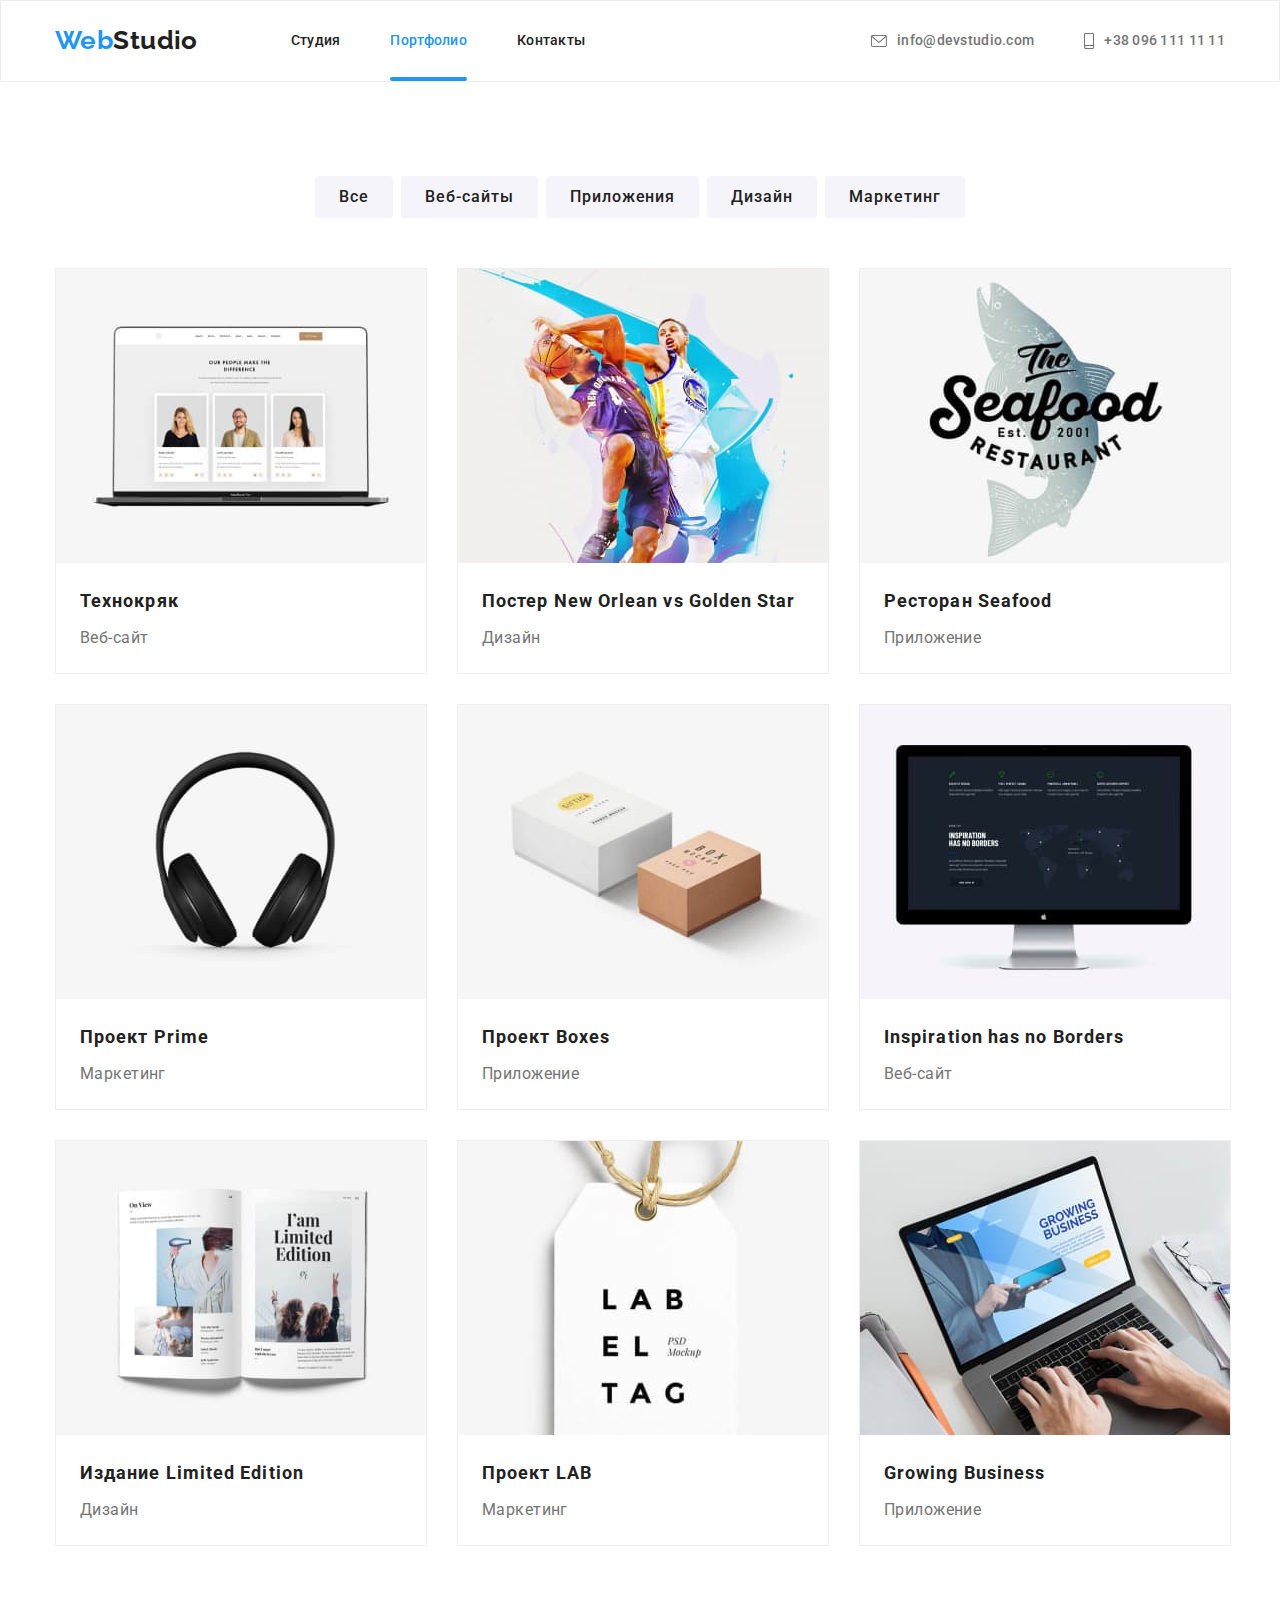
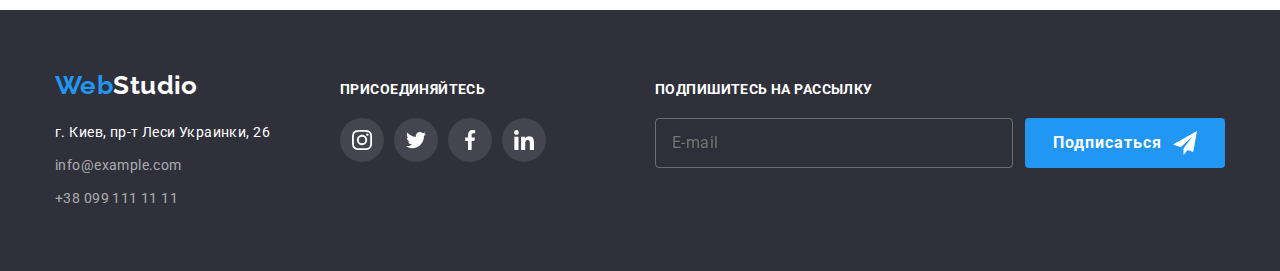
==== portfolio.html @ b7f99665 "добавление стартовых файлов" ====
<!DOCTYPE html>
<html lang="ru">
  <head>
    <meta charset="UTF-8" />
    <meta name="viewport" content="width=device-width, initial-scale=1.0" />
    <title>WebStudio</title>
    <link rel="preconnect" href="https://fonts.gstatic.com" />
    <link
      href="https://fonts.googleapis.com/css2?family=Raleway:wght@400;700&family=Roboto:wght@400;500;700;900&display=swap"
      rel="stylesheet"
    />
    <link
      rel="stylesheet"
      href="https://cdnjs.cloudflare.com/ajax/libs/modern-normalize/1.0.0/modern-normalize.min.css"
    />
    <link rel="stylesheet" href="./css/styles.css" />
  </head>
  <body>
    <header class="header">
      <div class="container">
        <nav class="nav">
          <a lang="en" href="#" class="logo"
            ><span class="web">Web</span>Studio
          </a>
          <ul class="nav-main list">
            <li class="item">
              <a href="./index.html" class="link">Студия</a>
            </li>
            <li class="item">
              <a href="./portfolio.html" class="link current">Портфолио</a>
            </li>
            <li class="item">
              <a href="#" class="link">Контакты</a>
            </li>
          </ul>
        </nav>
        <ul class="contacts list">
          <li class="item">
            <a href="mailto:info@devstudio.com" class="link">
              <svg class="contacts-icon" width="16" height="12">
                <use href="./images/sprite.svg#envelope"></use>
              </svg>
              info@devstudio.com</a
            >
          </li>
          <li class="item">
            <a href="tel:+380961111111" class="link">
              <svg class="contacts-icon" width="10" height="16">
                <use href="./images/sprite.svg#smartphone"></use>
              </svg>
              +38 096 111 11 11</a
            >
          </li>
        </ul>
      </div>
    </header>
    <section class="portfolio">
      <div class="container">
        <h1 class="visually-hidden">Портфолио</h1>
        <ul class="filter-list list">
          <li class="item">
            <button type="button" class="button">Все</button>
          </li>
          <li class="item">
            <button type="button" class="button">Веб-сайты</button>
          </li>
          <li class="item">
            <button type="button" class="button">Приложения</button>
          </li>
          <li class="item">
            <button type="button" class="button">Дизайн</button>
          </li>
          <li class="item">
            <button type="button" class="button">Маркетинг</button>
          </li>
        </ul>
        <h2 class="visually-hidden">Проекты</h2>
        <ul class="project-list list">
          <li class="project-item">
            <a href="" class="project-link link">
              <div class="project-wrapper">
                <img src="./images/portfolio/techno.jpg " alt="ноутбук" />
                <p class="overlay">
                  Технокряк это современная площадка распространения
                  коронавируса. Компании используют эту платформу для цифрового
                  шпионажа и атак на защищённые сервера конкурентов.
                </p>
              </div>
              <div class="card">
                <h3 class="title">Технокряк</h3>
                <p class="text">Веб-сайт</p>
              </div>
            </a>
          </li>
          <li class="project-item">
            <a href="" class="project-link link">
              <div class="project-wrapper">
                <img
                  src="./images/portfolio/poster.jpg"
                  alt="два баскетболиста"
                />
                <p class="overlay">
                  Технокряк это современная площадка распространения
                  коронавируса. Компании используют эту платформу для цифрового
                  шпионажа и атак на защищённые сервера конкурентов.
                </p>
              </div>
              <div class="card">
                <h3 class="title">Постер New Orlean vs Golden Star</h3>
                <p class="text">Дизайн</p>
              </div>
            </a>
          </li>
          <li class="project-item">
            <a href="" class="project-link link">
              <div class="project-wrapper">
                <img src="./images/portfolio/seafood.jpg" alt="рыба" />
                <p class="overlay">
                  Технокряк это современная площадка распространения
                  коронавируса. Компании используют эту платформу для цифрового
                  шпионажа и атак на защищённые сервера конкурентов.
                </p>
              </div>
              <div class="card">
                <h3 class="title">Ресторан Seafood</h3>
                <p class="text">Приложение</p>
              </div>
            </a>
          </li>
          <li class="project-item">
            <a href="" class="project-link link">
              <div class="project-wrapper">
                <img
                  src="./images/portfolio/project_prime.jpg"
                  alt="наушники"
                />
                <p class="overlay">
                  Технокряк это современная площадка распространения
                  коронавируса. Компании используют эту платформу для цифрового
                  шпионажа и атак на защищённые сервера конкурентов.
                </p>
              </div>
              <div class="card">
                <h3 class="title">Проект Prime</h3>
                <p class="text">Маркетинг</p>
              </div>
            </a>
          </li>
          <li class="project-item">
            <a href="" class="project-link link">
              <div class="project-wrapper">
                <img
                  src="./images/portfolio/project_boxes.jpg"
                  alt="две коробки"
                />
                <p class="overlay">
                  Технокряк это современная площадка распространения
                  коронавируса. Компании используют эту платформу для цифрового
                  шпионажа и атак на защищённые сервера конкурентов.
                </p>
              </div>
              <div class="card">
                <h3 class="title">Проект Boxes</h3>
                <p class="text">Приложение</p>
              </div>
            </a>
          </li>
          <li class="project-item">
            <a href="" class="project-link link">
              <div class="project-wrapper">
                <img
                  src="./images/portfolio/inspiration.jpg"
                  alt="монитор с материками"
                />
                <p class="overlay">
                  Технокряк это современная площадка распространения
                  коронавируса. Компании используют эту платформу для цифрового
                  шпионажа и атак на защищённые сервера конкурентов.
                </p>
              </div>
              <div class="card">
                <h3 class="title">Inspiration has no Borders</h3>
                <p class="text">Веб-сайт</p>
              </div>
            </a>
          </li>
          <li class="project-item">
            <a href="" class="project-link link">
              <div class="project-wrapper">
                <img src="./images/portfolio/limited_edition.jpg" alt="книга" />
                <p class="overlay">
                  Технокряк это современная площадка распространения
                  коронавируса. Компании используют эту платформу для цифрового
                  шпионажа и атак на защищённые сервера конкурентов.
                </p>
              </div>
              <div class="card">
                <h3 class="title">Издание Limited Edition</h3>
                <p class="text">Дизайн</p>
              </div>
            </a>
          </li>
          <li class="project-item">
            <a href="" class="project-link link">
              <div class="project-wrapper">
                <img src="./images/portfolio/project_lab.jpg" alt="бирка" />
                <p class="overlay">
                  Технокряк это современная площадка распространения
                  коронавируса. Компании используют эту платформу для цифрового
                  шпионажа и атак на защищённые сервера конкурентов.
                </p>
              </div>

              <div class="card">
                <h3 class="title">Проект LAB</h3>
                <p class="text">Маркетинг</p>
              </div>
            </a>
          </li>
          <li class="project-item">
            <a href="" class="project-link link">
              <div class="project-wrapper">
                <img
                  src="./images/portfolio/growing_business.jpg"
                  alt="печатают на ноутбуке"
                />
                <p class="overlay">
                  Технокряк это современная площадка распространения
                  коронавируса. Компании используют эту платформу для цифрового
                  шпионажа и атак на защищённые сервера конкурентов.
                </p>
              </div>
              <div class="card">
                <h3 class="title">Growing Business</h3>
                <p class="text">Приложение</p>
              </div>
            </a>
          </li>
        </ul>
      </div>
    </section>
      <footer class="footer">
      <div class="footer-container">
        <div class="address">
          <a href="#" class="logo"><span class="web">Web</span>Studio</a>
          <address>
            <ul class="address-list list">
              <li class="address-item">
                <a
                  href="https://goo.gl/maps/3HchapmakeDrpsUs8"
                  target="blank"
                  class="maps link"
                  >г. Киев, пр-т Леси Украинки, 26
                </a>
              </li>
              <li class="address-item">
                <a href="mailto:info@example.com" class="link"
                  >info@example.com</a
                >
              </li>
              <li class="address-item">
                <a href="tel:+380991111111" class="link">+38 099 111 11 11</a>
              </li>
            </ul>
          </address>
        </div>
        <div class="footer-social">
          <p class="footer-text">присоединяйтесь</p>
          <ul class="footer-social-list list">
            <li class="footer-social-item">
              <a href="" class="footer-social-link link">
                <svg class="footer-social-icon" width="20" height="20">
                  <use href="./images/sprite.svg#instagram"></use>
                </svg>
              </a>
            </li>
            <li class="footer-social-item">
              <a href="" class="footer-social-link link">
                <svg class="footer-social-icon" width="20" height="20">
                  <use href="./images/sprite.svg#twitter"></use>
                </svg>
              </a>
            </li>
            <li class="footer-social-item">
              <a href="" class="footer-social-link link">
                <svg class="footer-social-icon" width="20" height="20">
                  <use href="./images/sprite.svg#facebook"></use>
                </svg>
              </a>
            </li>
            <li class="footer-social-item">
              <a href="" class="footer-social-link link">
                <svg class="footer-social-icon" width="20" height="20">
                  <use href="./images/sprite.svg#linkedin"></use>
                </svg>
              </a>
            </li>
          </ul>
        </div>
        <div class="footer-submit">
          <p class="footer-text">Подпишитесь на рассылку</p>
          <form class="footer-form">
            <input class="footer-input" type="email" placeholder="E-mail"></input>
            <button type="submit" class="button">
              <p>Подписаться</p>
               <svg class="submit-icon" width="24" height="24"><use href="./images/sprite.svg#send"></use></svg>
            </button>
          </form>
        </div>
      </div>
    </footer>
  </body>
</html>
---- css/styles.css ----
html {
  box-sizing: border-box;
}

*,
*::before,
*::after {
  box-sizing: inherit;
}

:root {
  --primary-text-color: #212121;
  --title-text-color: #757575;
  --accent-color: #2196f3;
  --primary-white-color: #ffffff;
  --bg-black-color: #2f303a;
  --bg-button-color: #f5f4fa;
  --icon-color: #afb1b8;
  --timing-function: cubic-bezier(0.4, 0, 0.2, 1);
}

body {
  background-color: var(--primary-white-color);
  color: var(--title-text-color);

  margin: 0;
  font-family: Roboto, sans-serif;
  font-weight: 400;
  font-size: 14px;
  line-height: 1.71;
  letter-spacing: 0.03em;
}

.list {
  list-style: none;
  padding: 0;
  margin: 0;
}

img {
  border-style: none;
  display: block;
}

h1,
h2,
h3,
h4,
p {
  margin: 0;
}

.container {
  width: 1200px;
  margin: 0 auto;
  padding-left: 15px;
  padding-right: 15px;
}

.visually-hidden {
  position: absolute !important;
  clip: rect(1px 1px 1px 1px);
  clip: rect(1px, 1px, 1px, 1px);
  padding: 0 !important;
  border: 0 !important;
  height: 1px !important;
  width: 1px !important;
  overflow: hidden;
}

/* =====logo===== */

.logo {
  color: var(--primary-text-color);

  font-family: Raleway, sans-serif;
  text-decoration: none;
  font-weight: 700;
  font-size: 26px;
  line-height: 1.19;
}

.header {
  border: 1px solid #ececec;
}

.header .container {
  display: flex;
  align-items: center;
}

.header .logo {
  padding: 24px 0px;
  margin-right: 93px;
}

.footer .logo {
  margin-bottom: 20px;
  display: inline-block;

  color: var(--primary-white-color);
}

.web {
  color: var(--accent-color);
}

/* =====header nav===== */
.nav,
.nav-main {
  display: flex;
}

.contacts .item + .item,
.nav-main .item + .item {
  margin-left: 50px;
}

.nav-main .link {
  display: block;
  position: relative;

  padding-top: 32px;
  padding-bottom: 32px;

  color: var(--primary-text-color);
  text-decoration: none;

  font-weight: 500;
  line-height: 1.14;
  letter-spacing: 0.02em;
  transition: color 250ms var(--timing-function);
}

.address-list .link:hover,
.address-list .link:focus,
.contacts .link:hover,
.contacts .link:focus,
.nav-main .link:hover,
.nav-main .link:focus,
.nav-main .link.current {
  color: var(--accent-color);
}

.nav .current::after {
  content: "";
  display: block;
  position: absolute;
  left: 0;
  bottom: 0;

  width: 100%;
  height: 4px;

  background: #2196f3;
  border-radius: 2px;
}

/* =====header contacts===== */

.contacts .link {
  display: flex;
  align-items: center;
  padding-top: 32px;
  padding-bottom: 32px;

  color: var(--title-text-color);
  text-decoration: none;

  font-weight: 500;
  line-height: 1.14;
  letter-spacing: 0.02em;
  transition: color 250ms var(--timing-function);
}

.contacts {
  display: flex;
  align-items: center;
  margin-left: auto;
}

.contacts .item {
  display: flex;
  align-items: center;
}

.contacts-icon {
  margin-right: 10px;
  fill: currentColor;
}
/* Hero */

.hero {
  max-width: 1600px;
  padding-top: 200px;
  padding-bottom: 200px;
  text-align: center;
  margin: 0 auto;
  background-color: #c4c4c4;
  background-image: linear-gradient(
      rgba(47, 48, 58, 0.4),
      rgba(47, 48, 58, 0.4)
    ),
    url("../images/hero/hero.jpg");
  background-repeat: no-repeat;
  background-size: cover;
}

.hero-title {
  margin-left: auto;
  margin-right: auto;
  margin-bottom: 30px;

  color: var(--primary-white-color);

  font-weight: 900;
  font-size: 44px;
  line-height: 1.36;
  letter-spacing: 0.06em;
  text-transform: uppercase;
}

/* =====Sections===== */

.big-title {
  margin-bottom: 50px;

  color: var(--primary-text-color);

  font-size: 36px;
  line-height: 1.17;
  text-align: center;
}

/* =====feature===== */

.portfolio,
.team,
.feature,
.client {
  padding-top: 94px;
  padding-bottom: 94px;
}

.feature .item {
  width: 270px;
}

.about .item + .item,
.team .item + .item,
.feature .item + .item {
  margin-left: 30px;
}

.feature-list {
  display: flex;
}

.feature-list .title {
  margin-bottom: 10px;

  color: var(--primary-text-color);

  font-size: 14px;
  line-height: 1.14;
  text-transform: uppercase;
}

.feature-thumb {
  display: flex;
  justify-content: center;
  align-items: center;
  background: #f5f4fa;
  border-radius: 4px;
  height: 120px;
  margin-bottom: 30px;
}

/* =====about===== */

.about {
  padding-top: 0;
  padding-bottom: 94px;
}

.about-list .item {
  position: relative;
}

.team-list,
.about-list {
  display: flex;
}

.about-thumb {
  display: flex;
  justify-content: center;
  align-items: center;
  text-align: center;
  position: absolute;
  overflow: hidden;
  bottom: 0;
  right: 0;
  margin: 0;

  width: 100%;
  height: 70px;
  background: rgba(47, 48, 58, 0.8);
}

.label {
  font-weight: 700;
  line-height: 1.14;
  text-transform: uppercase;

  color: var(--primary-white-color);
}

/* =====team===== */

.team {
  background-color: var(--bg-button-color);
}

.team .item {
  background: var(--primary-white-color);
  line-height: 0px;

  box-shadow: 0px 1px 3px rgba(0, 0, 0, 0.12), 0px 1px 1px rgba(0, 0, 0, 0.14),
    0px 2px 1px rgba(0, 0, 0, 0.2);
  border-radius: 0px 0px 4px 4px;
}

.team .card {
  width: 270px;
  height: 168px;
  padding: 30px;
  text-align: center;
}

.team-list .title {
  margin-bottom: 10px;

  color: var(--primary-text-color);

  font-weight: 500;
  font-size: 16px;
  line-height: 1.19;
}

.team-list .text {
  font-size: 16px;
  line-height: 1.19;
  margin-bottom: 16px;
}

/* =====team social===== */
.social-item {
  width: 44px;
  height: 44px;
}

.social-list {
  display: flex;
  justify-content: space-between;
}

.social-link {
  display: flex;
  justify-content: center;
  align-items: center;
  width: 100%;
  height: 100%;
  border-radius: 50%;
  fill: var(--icon-color);
  background-color: var(--primary-white-color);
  transition: fill 250ms var(--timing-function),
    background-color 250ms var(--timing-function);
}

.social-link:focus,
.social-link:hover {
  background-color: var(--accent-color);
}

.social-link:focus,
.social-link:hover {
  fill: var(--primary-white-color);
}

/* =====client===== */

.client-list {
  display: flex;
  justify-content: space-between;
}

.client-item {
  width: 170px;
  height: 90px;
}

.client-link {
  display: flex;
  justify-content: center;
  align-items: center;

  width: 100%;
  height: 100%;

  box-sizing: border-box;
  border: 1px solid var(--icon-color);
  fill: var(--icon-color);
  border-radius: 4px;
  transition: fill 250ms var(--timing-function),
    border 250ms var(--timing-function);
}

.client-link:hover,
.client-link:focus {
  fill: var(--accent-color);
  border: 1px solid var(--accent-color);
}

/* =====footer===== */

.footer {
  background: var(--bg-black-color);
  padding-top: 60px;
  padding-bottom: 60px;
}

.address-list .link {
  color: rgba(255, 255, 255, 0.6);

  text-decoration: none;
  font-style: normal;
  transition: color 250ms var(--timing-function);
}

.address-list .maps {
  color: var(--primary-white-color);

  text-decoration: none;
  font-style: normal;
  transition: color 250ms var(--timing-function);
}

.address-item + .address-item {
  margin-top: 9px;
}

.footer .container {
  display: flex;
}

.address {
  margin-right: 70px;
}

/* =====footer social===== */

.footer-container {
  width: 1200px;
  margin-left: auto;
  margin-right: auto;
  padding-left: 15px;
  padding-right: 15px;
  align-items: baseline;
  display: flex;
}

.footer-social {
  width: 206px;
  height: 80px;
}

.footer-social-list {
  display: flex;
  justify-content: space-between;
}

.footer-social-item {
  width: 44px;
  height: 44px;
}

.footer-social-link {
  display: flex;
  justify-content: center;
  align-items: center;
  width: 100%;
  height: 100%;
  border-radius: 50%;
  background-color: rgba(255, 255, 255, 0.1);
  fill: var(--primary-white-color);
  transition: background-color 250ms var(--timing-function),
    fill 250ms var(--timing-function);
}

.footer-text {
  margin-bottom: 20px;
  font-weight: 700;
  line-height: 1.14;
  text-transform: uppercase;

  color: var(--primary-white-color);
}

.footer-social-link:focus,
.footer-social-link:hover {
  fill: var(--primary-white-color);
  background-color: var(--accent-color);
}

/* =====footer submit===== */

.footer-submit {
  width: 570px;
  height: 86px;
  margin-left: auto;
}

.footer-form {
  display: flex;
  justify-content: space-between;
}

.footer-input {
  box-sizing: border-box;
  width: 358px;
  height: 50px;
  padding: 15px 16px;

  border: 1px solid rgba(255, 255, 255, 0.3);
  filter: drop-shadow(0px 4px 4px rgba(0, 0, 0, 0.15));
  border-radius: 4px;

  background-color: inherit;
  color: rgba(255, 255, 255, 0.6);

  font-size: 16px;
  line-height: 1.25;
  letter-spacing: 0.03em;
}

.submit-icon {
  fill: currentColor;
}

/* =====button===== */

.button {
  background-color: var(--accent-color);
  color: var(--primary-white-color);

  cursor: pointer;
  border-color: transparent;
  outline: none;
  padding: 8px 28px;
  min-width: 200px;
  align-self: center;
  border-radius: 4px;

  font-family: Roboto, sans-serif;
  font-weight: 700;
  font-size: 16px;
  line-height: 1.87;
  letter-spacing: 0.06em;
}

.portfolio .button {
  background-color: var(--bg-button-color);
  color: var(--primary-text-color);

  cursor: pointer;
  padding: 6px 22px;
  min-width: 73px;
  font-weight: 500;
  line-height: 1.62;

  transition: color 250ms var(--timing-function),
    background-color 250ms var(--timing-function),
    box-shadow 250ms var(--timing-function);
}

.portfolio .button:focus,
.portfolio .button:hover {
  color: var(--primary-white-color);
  background: var(--accent-color);
  box-shadow: 0px 3px 1px rgba(0, 0, 0, 0.1), 0px 1px 2px rgba(0, 0, 0, 0.08),
    0px 2px 2px rgba(0, 0, 0, 0.12);
}

.button:hover {
  box-shadow: 0px 3px 1px rgba(0, 0, 0, 25%);
}

.button:focus {
  color: var(--primary-white-color);
  background: var(--accent-color);
  border: 2px solid var(--bg-black-color);
}

.footer .button {
  display: flex;
  align-items: center;
  justify-content: space-between;
  padding: 8px 26px;
}

/* =====portfolio===== */

.filter-list {
  display: flex;
  justify-content: center;

  margin-bottom: 50px;
}

.filter-list .item + .item {
  margin-left: 8px;
}

.portfolio .card {
  width: 370px;
  height: 110px;
  padding: 20px 24px;
}

/* =====project===== */

.project-list .title {
  color: var(--primary-text-color);
  margin-bottom: 4px;
  font-size: 18px;
  line-height: 2;
  letter-spacing: 0.06em;
}

.project-list .text {
  color: var(--title-text-color);

  font-size: 16px;
  line-height: 1.87;
}

.project-list .link {
  text-decoration: none;
}

.project-list {
  display: flex;
  flex-wrap: wrap;
  margin-right: -30px;
  margin-bottom: -30px;
  margin-left: 0;
  margin-top: 0;
}

.project-item {
  display: block;
  margin-right: 30px;
  margin-bottom: 30px;
  width: 372px;

  background-color: var(--primary-white-color);
  border: 1px solid #eeeeee;
  box-sizing: border-box;
  line-height: 0;
}

.project-wrapper {
  position: relative;
  overflow: hidden;
}

.overlay {
  position: absolute;
  left: 0;
  top: 0;
  width: 100%;
  height: 100%;

  font-size: 18px;
  line-height: 1.56;

  background: rgba(33, 150, 243, 0.9);
  color: var(--primary-white-color);
  padding: 24px 63px;

  transform: translateY(calc(100% + 1px));
  transition: transform 250ms var(--timing-function);
}

.project-link:focus .overlay,
.project-link:hover .overlay {
  transform: translateY(0);
}

.project-link {
  display: block;
}

.project-item:nth-child(3n) {
  margin-right: 0px;
}

.project-item:nth-last-child(-n + 3) {
  margin-bottom: 0;
}

.project-link:focus,
.project-link:hover {
  box-shadow: 0px 1px 1px rgba(0, 0, 0, 0.12), 0px 4px 4px rgba(0, 0, 0, 0.06),
    1px 4px 6px rgba(0, 0, 0, 0.16);
}

/* =====modal===== */

.backdrop {
  position: fixed;
  top: 0;
  left: 0;

  width: 100%;
  height: 100%;

  border: none;
  opacity: 1;
  background-color: rgba(0, 0, 0, 0.2);
  transition: 250ms var(--timing-function);
}

.backdrop.is-hidden {
  opacity: 0;
  pointer-events: none;
  visibility: hidden;
}

.backdrop.is-hidden .modal {
  transform: translate(-50%, -50%) scale(0);
}

.button-modal:hover {
  fill: var(--accent-color);
}

.modal {
  position: absolute;
  top: 50%;
  left: 50%;
  transform: translate(-50%, -50%) scale(1);
  transition: transform 250ms var(--timing-function);
  opacity: 1;
  min-width: 528px;
  min-height: 581px;
  padding: 40px;

  background: var(--primary-white-color);
  box-shadow: 0px 1px 3px rgba(0, 0, 0, 0.12), 0px 1px 1px rgba(0, 0, 0, 0.14),
    0px 2px 1px rgba(0, 0, 0, 0.2);
  border-radius: 4px;
}

.button-modal {
  position: absolute;

  display: flex;
  justify-content: center;
  align-items: center;

  padding: 0;
  top: 8px;
  right: 8px;

  width: 30px;
  height: 30px;

  cursor: pointer;
  background: transparent;
  border: 1px solid rgba(0, 0, 0, 0.1);
  border-radius: 50%;
}

/* =====modal form===== */

.modal-form {
  display: flex;
  flex-direction: column;
}

.modal-title {
  margin-bottom: 12px;

  font-weight: 700;
  font-size: 20px;
  line-height: 1.15;
  text-align: center;

  color: var(--primary-text-color);
}

.modal-box {
  display: flex;
  flex-direction: column;
  margin-bottom: 10px;
}

.modal-label {
  margin-bottom: 4px;
  font-size: 14px;
  line-height: 1.143;
  letter-spacing: 0.01em;
}

.modal-box-input {
  position: relative;
}

.modal-input {
  height: 40px;
  width: 100%;
  padding-left: 42px;
  border: 1px solid rgba(33, 33, 33, 0.2);

  border-radius: 4px;

  transition: border-color 250ms var(--timing-function);
}

.modal-message:focus,
.modal-input:focus {
  outline: none;
  border-color: var(--accent-color);
}

.modal-input:focus + .modal-box-icon {
  fill: var(--accent-color);
}

.modal-box-icon {
  position: absolute;

  top: 50%;
  left: 12px;
  transform: translateY(-50%);
  pointer-events: none;

  transition: fill 250ms var(--timing-function);
}

.modal-box-message {
  margin-bottom: 20px;
}

.modal-box-policy {
  margin-bottom: 30px;
}

.modal-message {
  display: block;
  width: 100%;
  height: 120px;
  padding: 12px 16px;
  border: 1px solid rgba(33, 33, 33, 0.2);
  border-radius: 4px;
  resize: none;

  font-size: 14px;
  line-height: 1.143;
  letter-spacing: 0.01em;

  transition: border-color 250ms var(--timing-function);
}

.modal-message::placeholder {
  color: rgba(117, 117, 117, 0.5);
}

.modal-policy::before {
  content: "";
  display: inline-block;
  width: 16px;
  height: 15px;
  border-radius: 2px;
  border: 2px solid var(--primary-text-color);
  margin-right: 8px;
}

.modal-check-policy:checked + .modal-policy::before {
  background-color: var(--accent-color);
  border-color: var(--accent-color);
  background-image: url("../images/check/check.svg");
  background-size: contain;
  background-origin: border-box;
}

.modal-check-policy:focus + .modal-policy::before {
  border: 2px solid var(--accent-color);
}

.modal-policy {
  display: flex;
  align-items: center;
  justify-content: center;
  flex-wrap: wrap;
  border-radius: 2px;
}
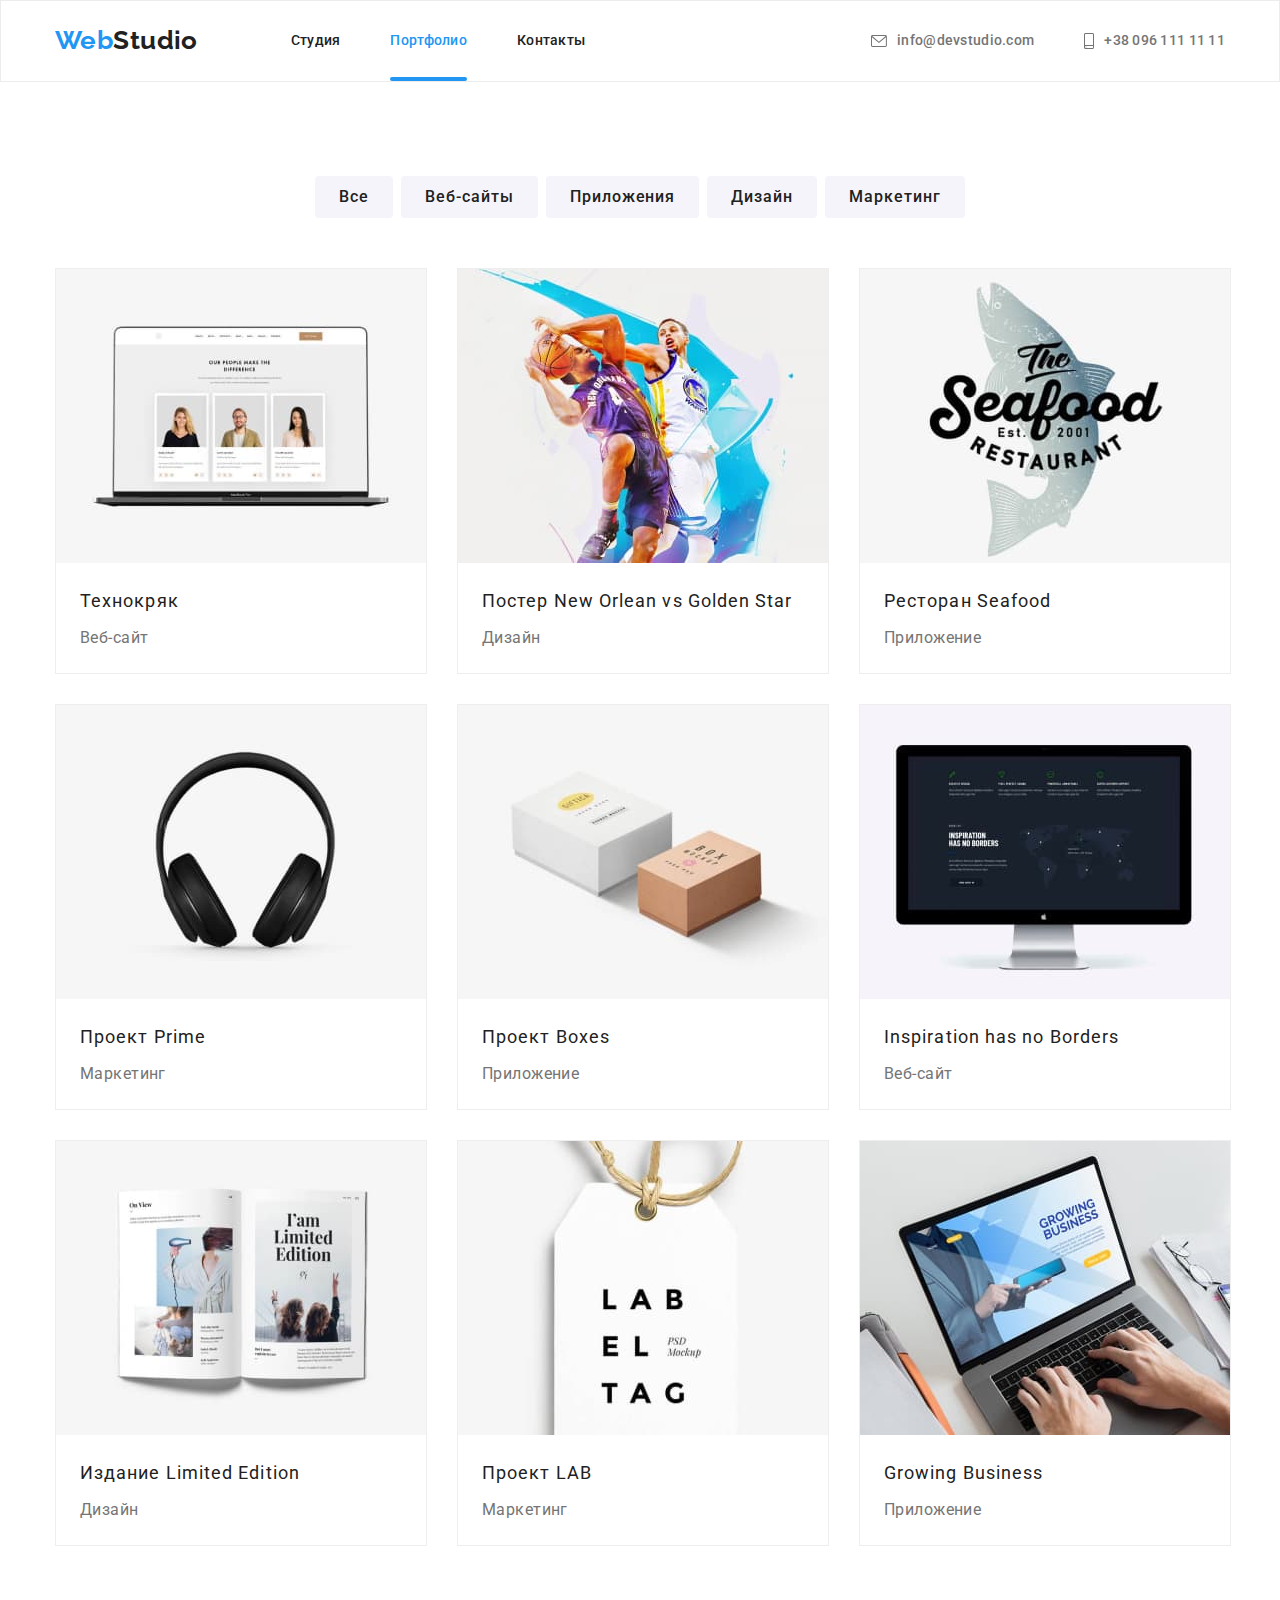
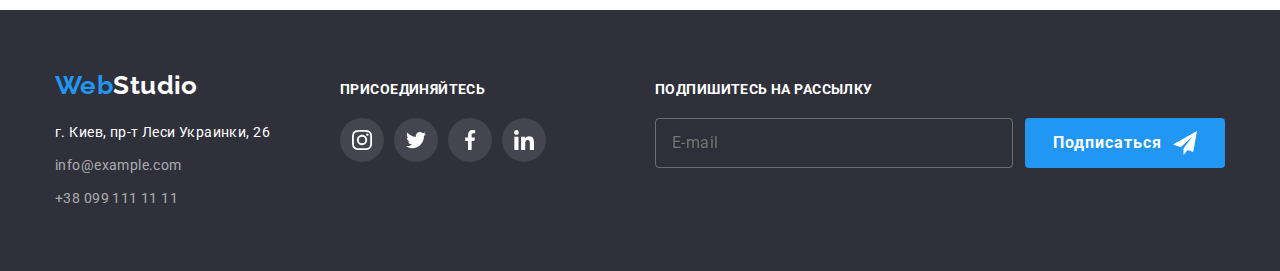
==== commit a4e80ac0: "оформление ДЗ" ====
--- a/portfolio.html
+++ b/portfolio.html
@@ -13,7 +13,7 @@
       rel="stylesheet"
       href="https://cdnjs.cloudflare.com/ajax/libs/modern-normalize/1.0.0/modern-normalize.min.css"
     />
-    <link rel="stylesheet" href="./css/styles.css" />
+    <link rel="stylesheet" href="./css/portfolio.min.css" />
   </head>
   <body>
     <header class="header">
@@ -239,8 +239,8 @@
         </ul>
       </div>
     </section>
-      <footer class="footer">
-      <div class="footer-container">
+    <footer class="footer">
+      <div class="container">
         <div class="address">
           <a href="#" class="logo"><span class="web">Web</span>Studio</a>
           <address>
--- a/css/portfolio.min.css
+++ b/css/portfolio.min.css
@@ -0,0 +1,2 @@
+:root{--primary-text-color: #212121;--title-text-color: #757575;--accent-color: #2196f3;--primary-white-color: #ffffff;--bg-black-color: #2f303a;--bg-button-color: #f5f4fa;--icon-color: #afb1b8;--timing-function: cubic-bezier(0.4, 0, 0.2, 1)}.visually-hidden{position:absolute !important;clip:rect(1px 1px 1px 1px);clip:rect(1px, 1px, 1px, 1px);padding:0 !important;border:0 !important;height:1px !important;width:1px !important;overflow:hidden}html{box-sizing:border-box}*,*::before,*::after{box-sizing:inherit}body{background-color:var(--primary-white-color);color:var(--title-text-color);margin:0;font-family:Roboto, sans-serif;font-size:14px;font-weight:400;line-height:1.71;letter-spacing:0.03em}.list{list-style:none;padding:0;margin:0}img{border-style:none;display:block}h1,h2,h3,h4,h5,h6,p{margin:0}.container{width:1200px;margin:0 auto;padding-left:15px;padding-right:15px}.header .container{display:flex;align-items:center}.footer .container{display:flex;align-items:baseline}.logo{color:var(--primary-text-color);font-family:Raleway, sans-serif;text-decoration:none;font-size:26px;font-weight:700;line-height:1.19}.header .logo{padding:24px 0px;margin-right:93px}.footer .logo{margin-bottom:20px;display:inline-block;color:var(--primary-white-color)}.web{color:var(--accent-color)}.button{background-color:var(--accent-color);color:var(--primary-white-color);cursor:pointer;border-color:transparent;outline:none;padding:8px 28px;min-width:200px;align-self:center;border-radius:4px;font-family:Roboto, sans-serif;font-size:16px;font-weight:700;line-height:1.88;letter-spacing:0.06em}.button:hover{box-shadow:0px 3px 1px #000}.button:focus{color:var(--primary-white-color);background:var(--accent-color);border:2px solid var(--bg-black-color)}.portfolio .button{background-color:var(--bg-button-color);color:var(--primary-text-color);cursor:pointer;padding:6px 22px;min-width:73px;font-weight:500;line-height:1.62;transition:color 250ms var(--timing-function),background-color 250ms var(--timing-function),box-shadow 250ms var(--timing-function)}.portfolio .button:focus,.portfolio .button:hover{color:var(--primary-white-color);background:var(--accent-color);box-shadow:0px 3px 1px rgba(0,0,0,0.1),0px 1px 2px rgba(0,0,0,0.08),0px 2px 2px rgba(0,0,0,0.12)}.footer .button{display:flex;align-items:center;justify-content:space-between;padding:8px 26px}.header{border:1px solid #ececec}.nav{display:flex}.nav .current::after{content:"";display:block;position:absolute;left:0;bottom:0;width:100%;height:4px;background:#2196f3;border-radius:2px}.nav-main{display:flex}.nav-main .link{display:block;position:relative;padding-top:32px;padding-bottom:32px;color:var(--primary-text-color);text-decoration:none;font-size:14px;font-weight:500;line-height:1.14;letter-spacing:0.02em;transition:color 250ms var(--timing-function)}.nav-main .link:hover,.nav-main .link:focus,.nav-main .link.current{color:var(--accent-color)}.contacts .item+.item,.nav-main .item+.item{margin-left:50px}.contacts{display:flex;align-items:center;margin-left:auto}.contacts .item{display:flex;align-items:center}.contacts .link{display:flex;align-items:center;padding-top:32px;padding-bottom:32px;color:var(--title-text-color);text-decoration:none;font-size:14px;font-weight:500;line-height:1.14;letter-spacing:0.02em;transition:color 250ms var(--timing-function)}.contacts .link:hover,.contacts .link:focus{color:var(--accent-color)}.contacts-icon{margin-right:10px;fill:currentColor}.portfolio{padding-top:94px;padding-bottom:94px}.portfolio .card{width:370px;height:110px;padding:20px 24px}.filter-list{display:flex;justify-content:center;margin-bottom:50px}.filter-list .item+.item{margin-left:8px}.project-list{display:flex;flex-wrap:wrap;margin-right:-30px;margin-bottom:-30px;margin-left:0;margin-top:0}.project-list .title{color:var(--primary-text-color);margin-bottom:4px;font-size:18px;font-weight:400;line-height:2;letter-spacing:0.06em}.project-list .text{color:var(--title-text-color);font-size:16px;font-weight:400;line-height:1.88}.project-list .link{text-decoration:none}.project-item{display:block;margin-right:30px;margin-bottom:30px;width:372px;background-color:var(--primary-white-color);border:1px solid #eeeeee;box-sizing:border-box;line-height:0}.project-item:nth-child(3n){margin-right:0px}.project-item:nth-last-child(-n+3){margin-bottom:0}.project-wrapper{position:relative;overflow:hidden}.overlay{position:absolute;left:0;top:0;width:100%;height:100%;font-size:18px;font-weight:400;line-height:1.56;background:rgba(33,150,243,0.9);color:var(--primary-white-color);padding:24px 63px;transform:translateY(calc(100% + 1px));transition:transform 250ms var(--timing-function)}.project-link{display:block}.project-link:focus .overlay,.project-link:hover .overlay{transform:translateY(0)}.project-link:focus,.project-link:hover{box-shadow:0px 1px 1px rgba(0,0,0,0.12),0px 4px 4px rgba(0,0,0,0.06),1px 4px 6px rgba(0,0,0,0.16)}.footer{background:var(--bg-black-color);padding-top:60px;padding-bottom:60px}.address{margin-right:70px}.address-list .link{color:rgba(255,255,255,0.6);text-decoration:none;font-style:normal;transition:color 250ms var(--timing-function)}.address-list .maps{color:var(--primary-white-color);text-decoration:none;font-style:normal;transition:color 250ms var(--timing-function)}.address-list .link:hover,.address-list .link:focus{color:var(--accent-color)}.address-item+.address-item{margin-top:9px}.footer-social{width:206px;height:80px}.footer-social-list{display:flex;justify-content:space-between}.footer-social-item{width:44px;height:44px}.footer-social-link{display:flex;justify-content:center;align-items:center;width:100%;height:100%;border-radius:50%;background-color:rgba(255,255,255,0.1);fill:var(--primary-white-color);transition:background-color 250ms var(--timing-function),fill 250ms var(--timing-function)}.footer-social-link:focus,.footer-social-link:hover{fill:var(--primary-white-color);background-color:var(--accent-color)}.footer-text{margin-bottom:20px;font-weight:700;line-height:1.14;text-transform:uppercase;color:var(--primary-white-color)}.footer-submit{width:570px;height:86px;margin-left:auto}.footer-form{display:flex;justify-content:space-between}.footer-input{box-sizing:border-box;width:358px;height:50px;padding:15px 16px;border:1px solid rgba(255,255,255,0.3);filter:drop-shadow(0px 4px 4px rgba(0,0,0,0.15));border-radius:4px;background-color:inherit;color:rgba(255,255,255,0.6);font-size:16px;font-weight:400;line-height:1.25;letter-spacing:0.03em}.submit-icon{fill:currentColor}
+/*# sourceMappingURL=portfolio.min.css.map */